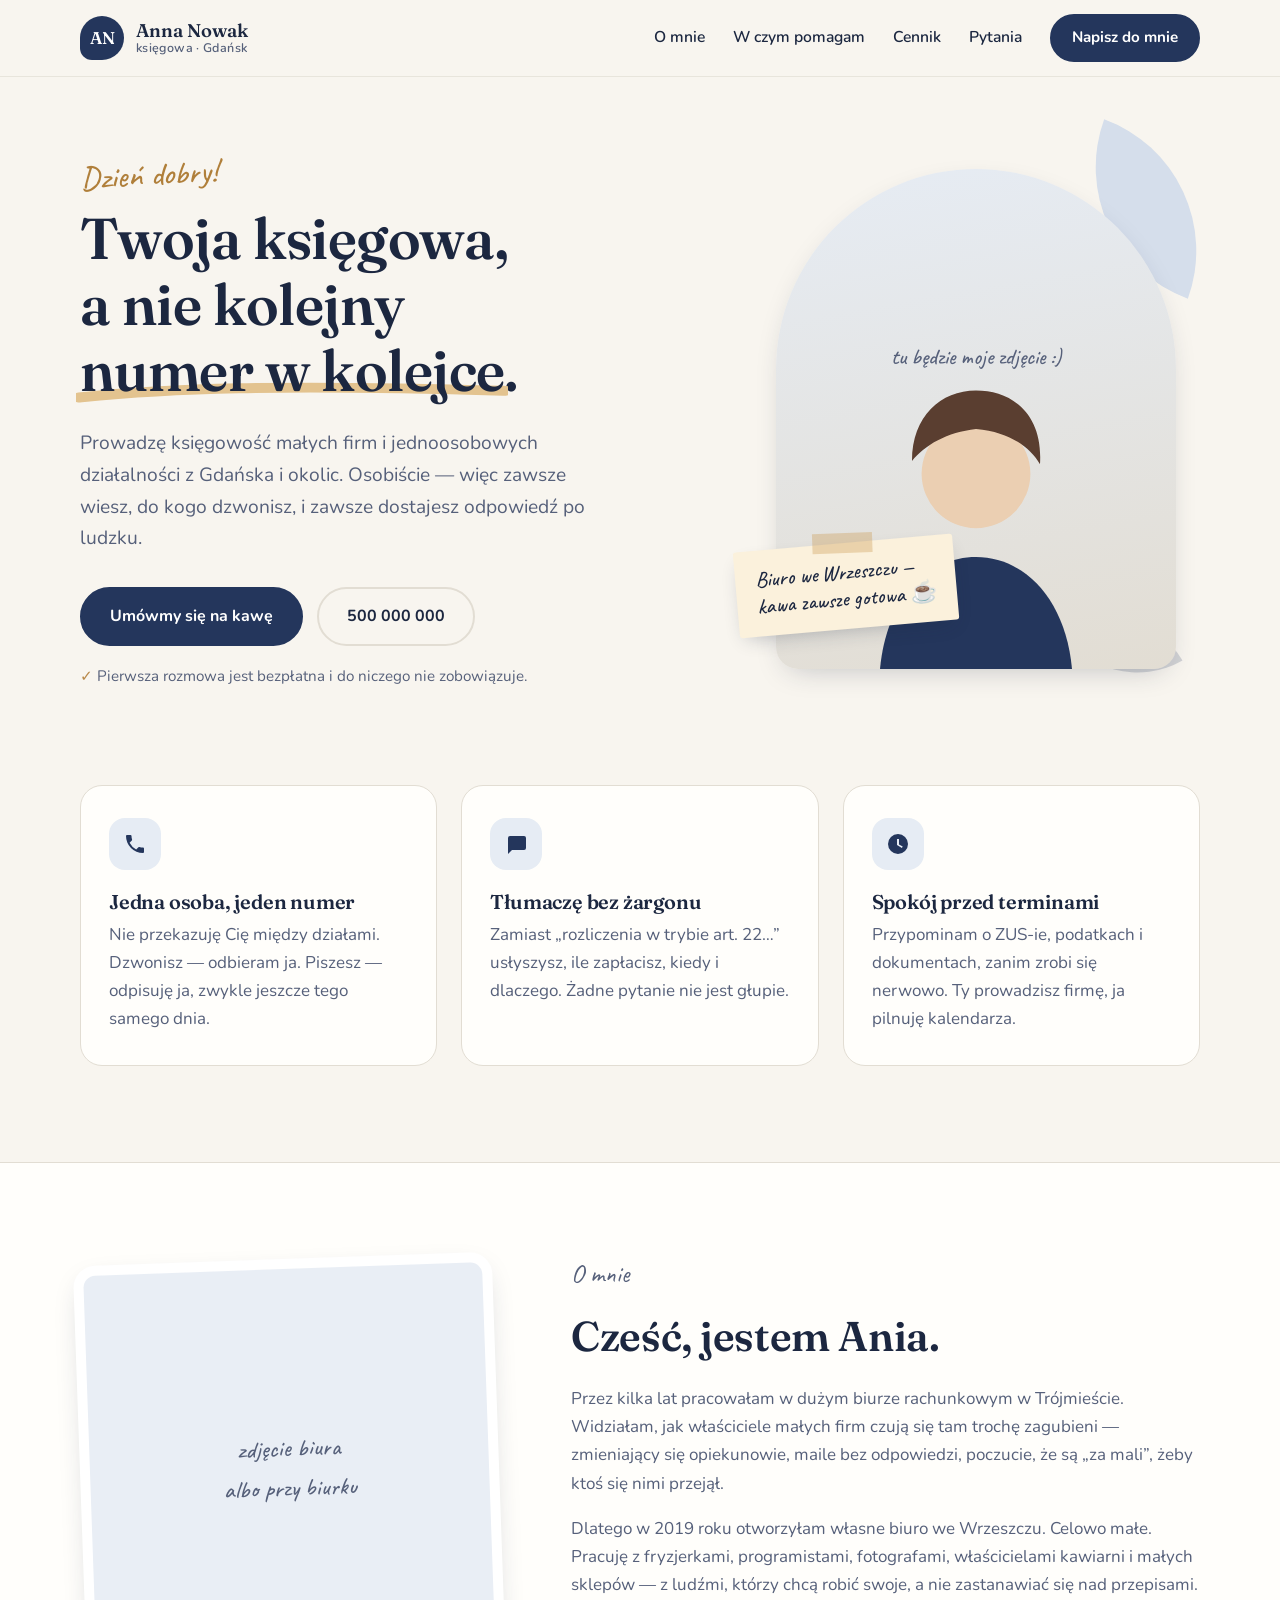
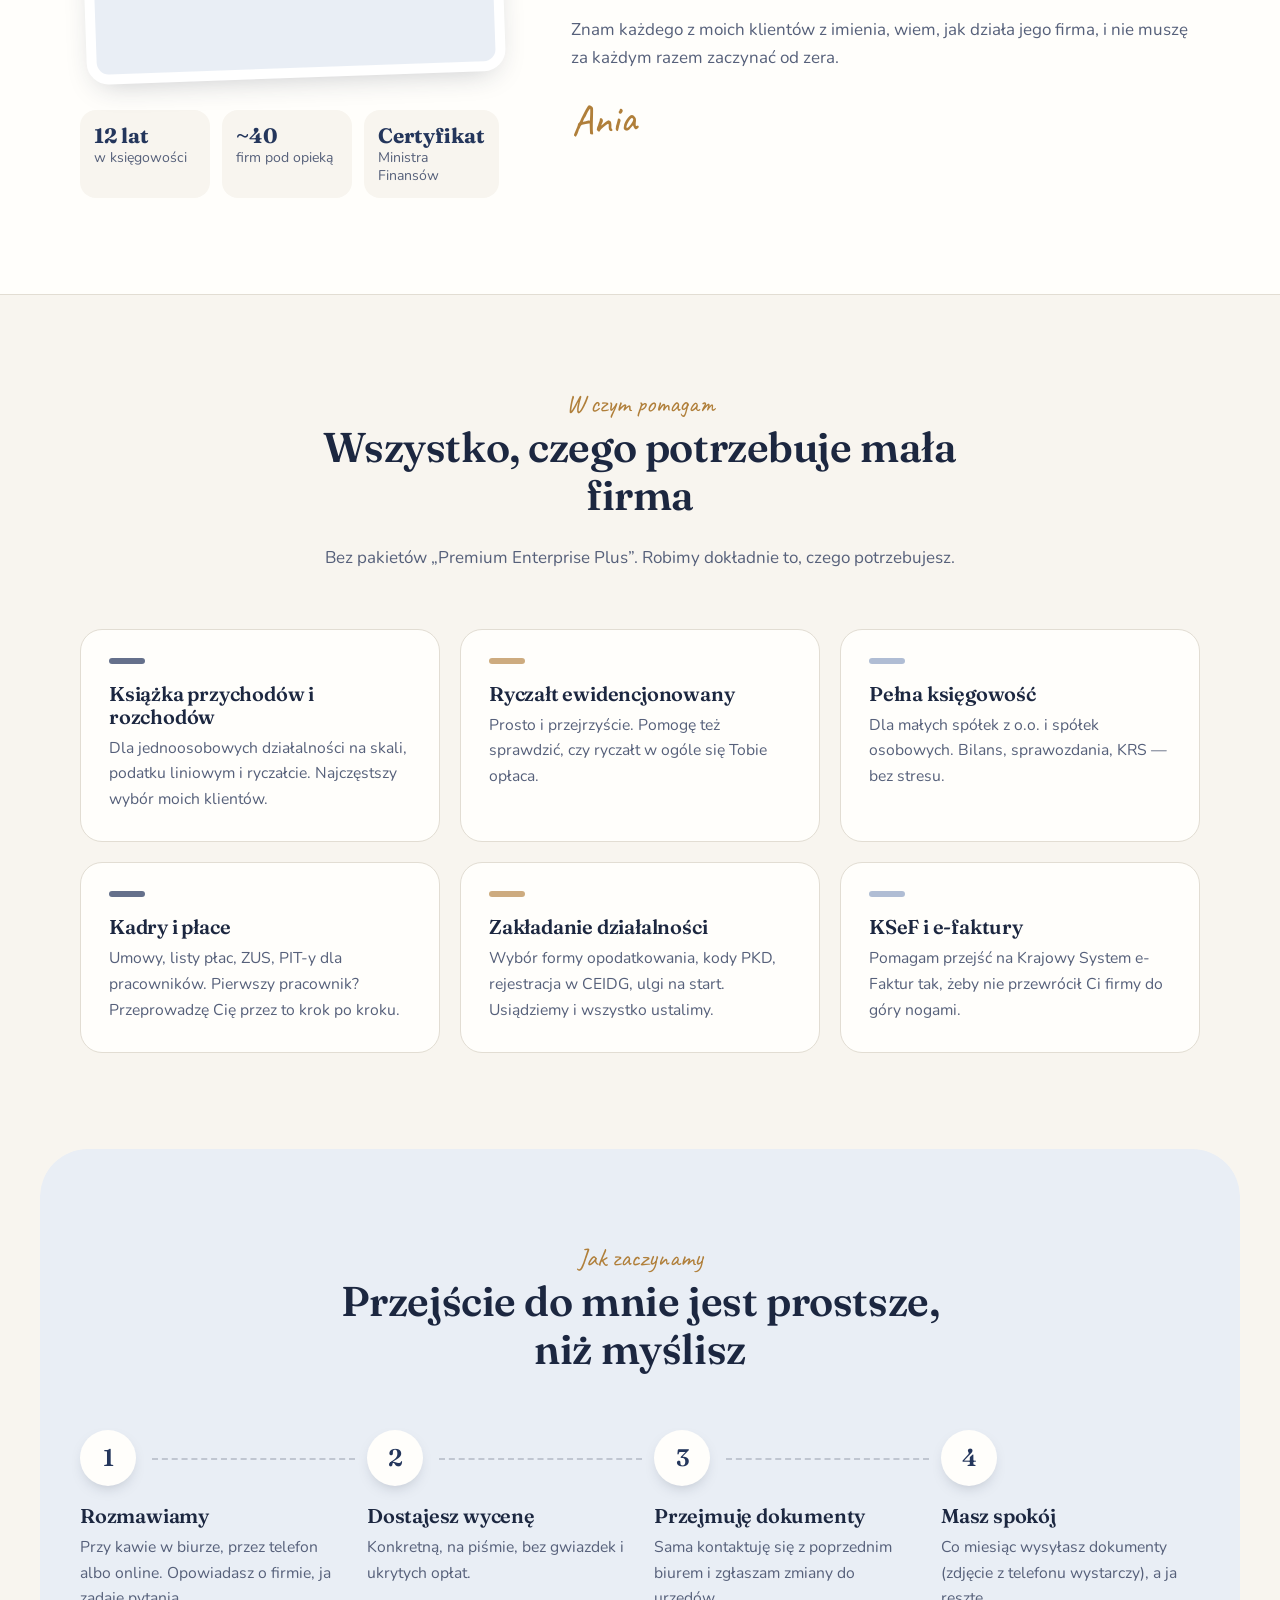
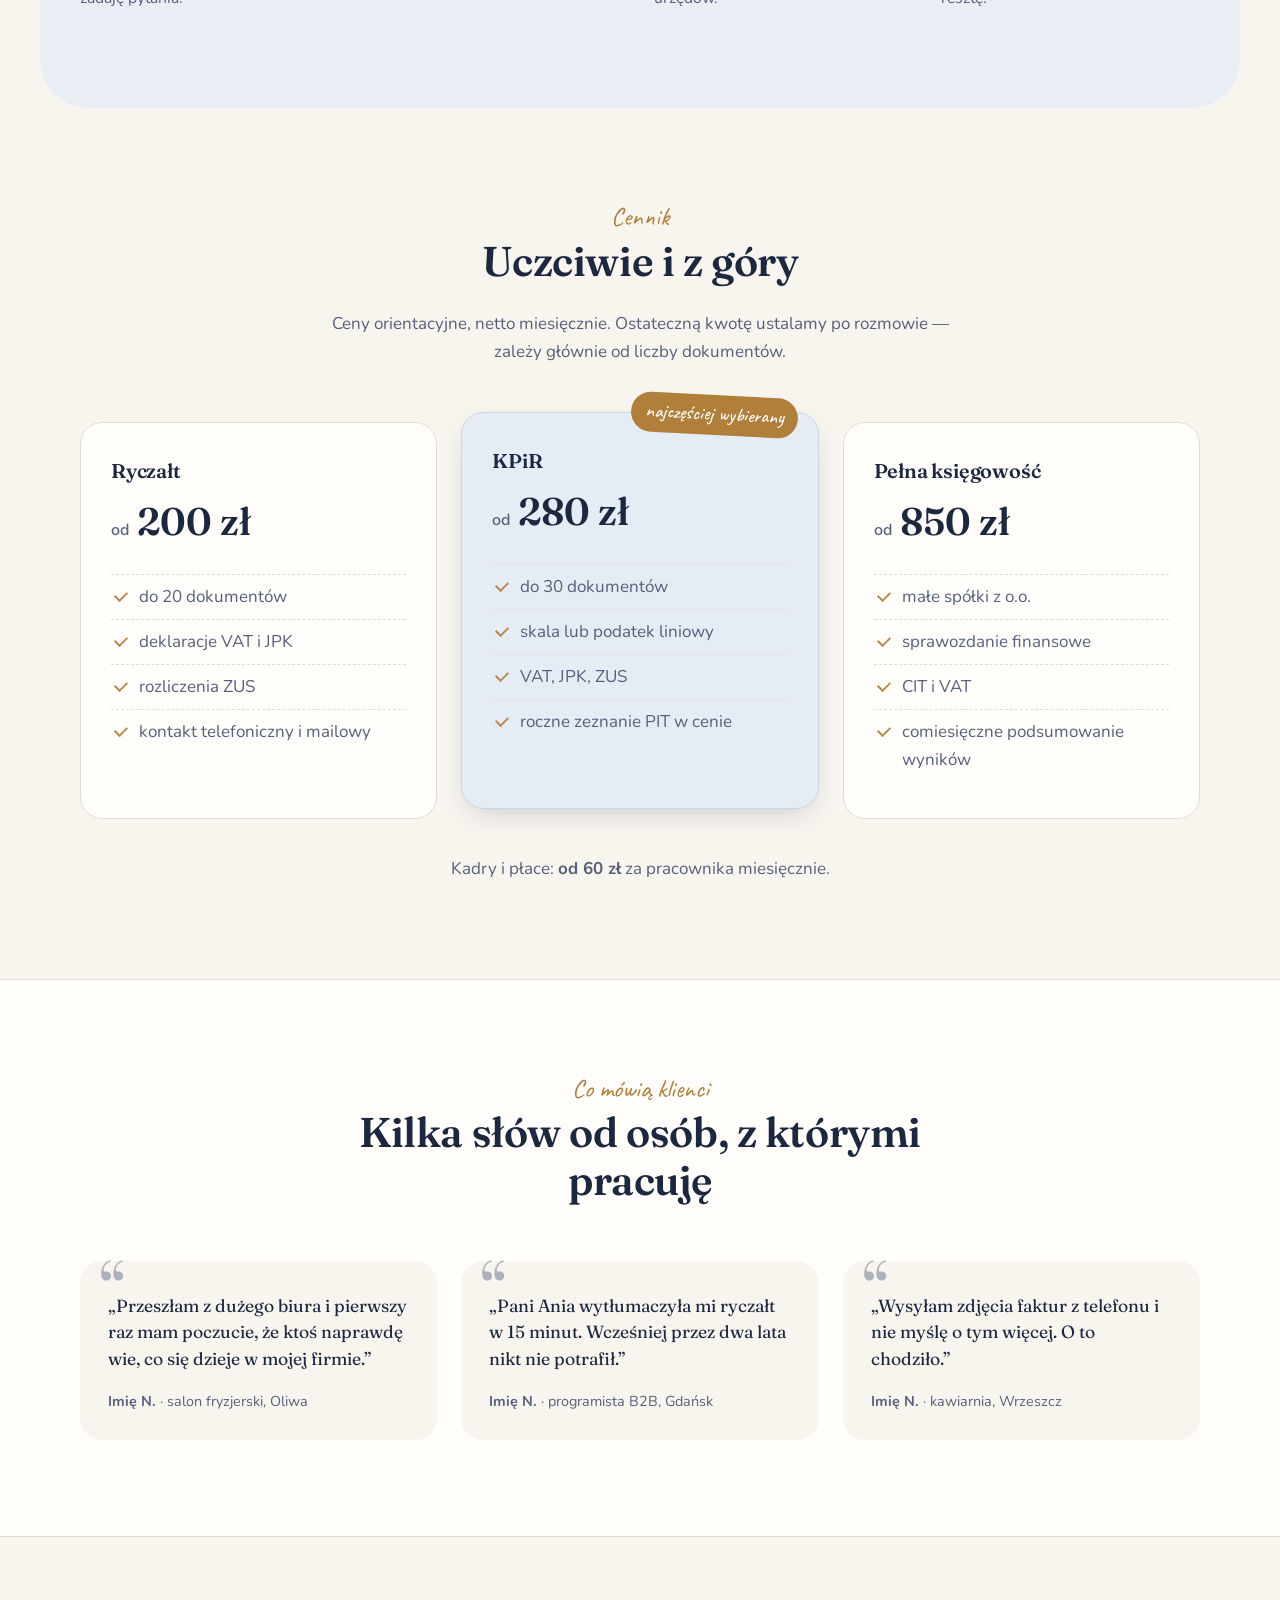
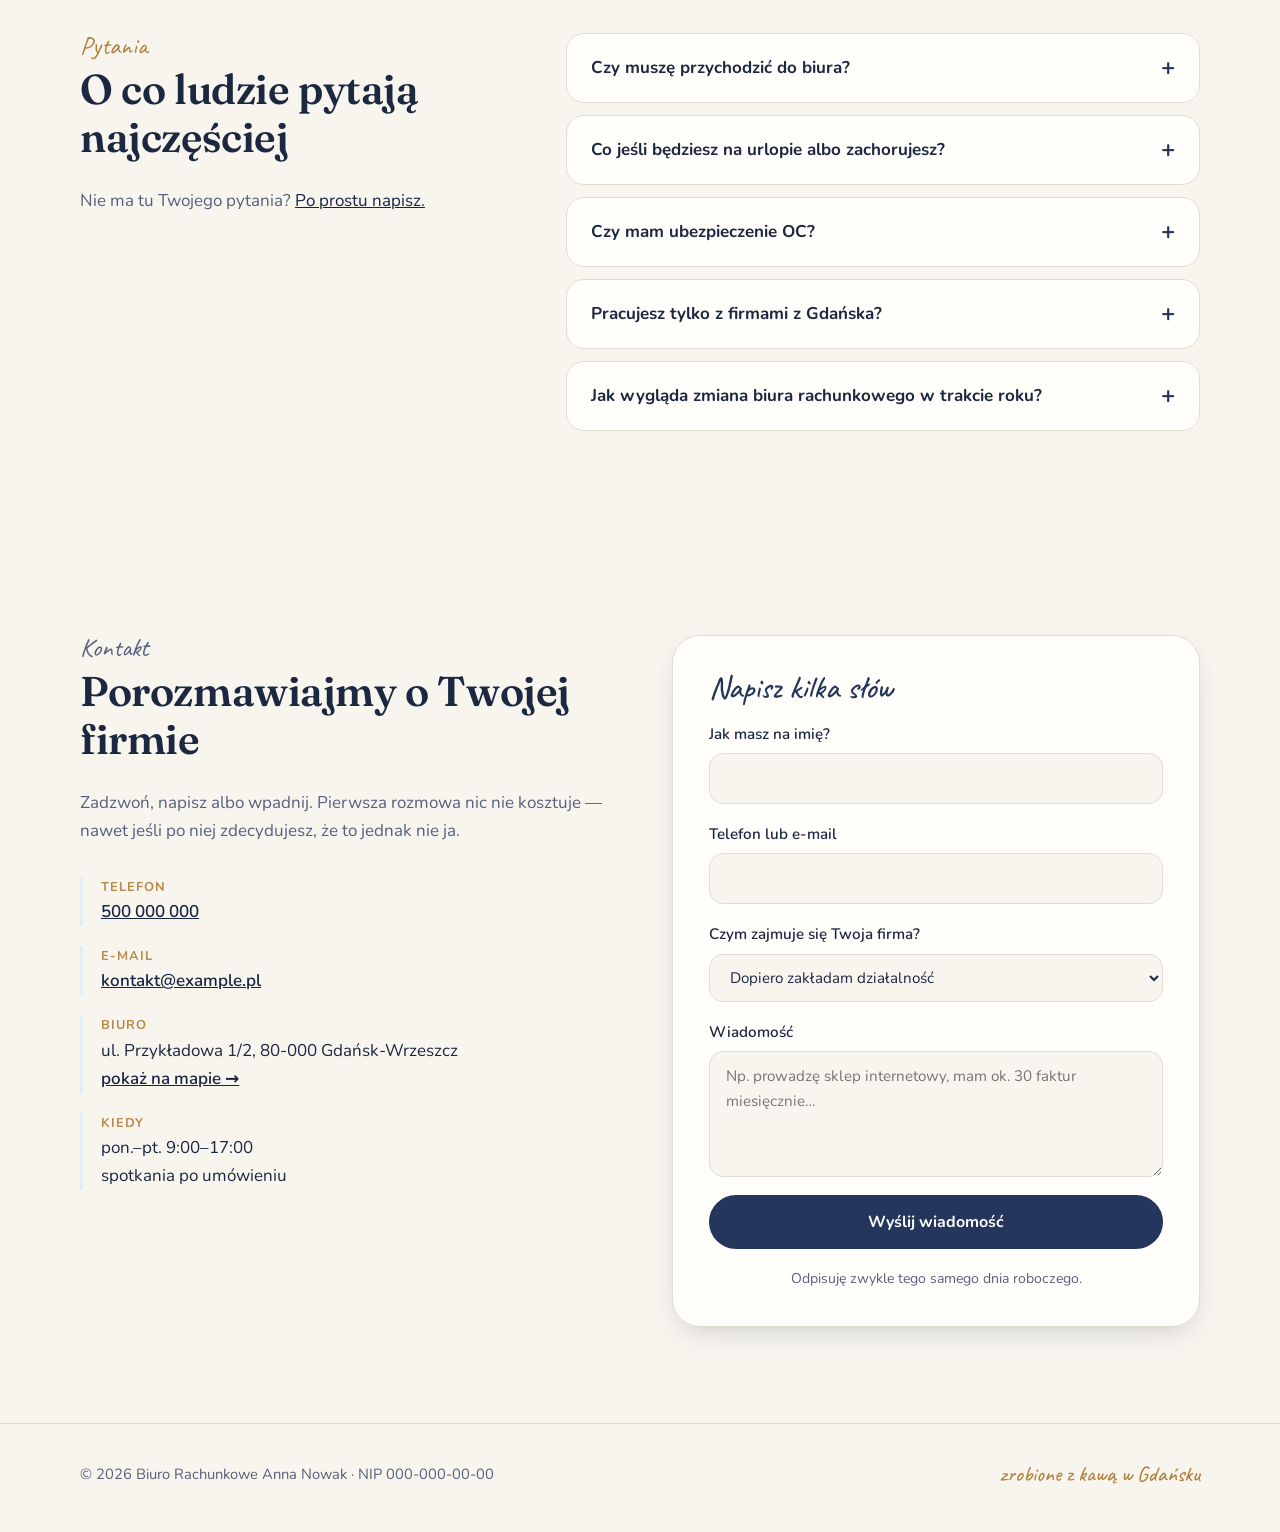
==== index-navy.html @ 8cbbd79c "Pierwsza wersja strony księgowej (terakota + granat) Co-Authored-By: Claude Opus 5.5 <noreply@anthro" ====
﻿<!doctype html>
<html lang="pl">
<head>
  <meta charset="utf-8">
  <meta name="viewport" content="width=device-width, initial-scale=1">
  <!-- Wersja testowa: usuń tę linijkę przed oficjalnym startem -->
  <meta name="robots" content="noindex, nofollow">
  <title>Anna Nowak — księgowa w Gdańsku</title>
  <meta name="description" content="Księgowość dla małych firm i jednoosobowych działalności w Gdańsku. Prowadzę ją osobiście — spokojnie, bez żargonu i bez call center.">
  <link rel="preconnect" href="https://fonts.googleapis.com">
  <link rel="preconnect" href="https://fonts.gstatic.com" crossorigin>
  <link href="https://fonts.googleapis.com/css2?family=Caveat:wght@500;700&family=Fraunces:opsz,wght@9..144,400;9..144,600&family=Nunito:wght@400;600;700&display=swap" rel="stylesheet">
  <link rel="stylesheet" href="style-navy.css">
</head>
<body>

<!-- ============ NAWIGACJA ============ -->
<header class="nav">
  <div class="wrap nav__inner">
    <a href="#" class="logo">
      <span class="logo__mark">AN</span>
      <span class="logo__text">Anna Nowak<small>księgowa · Gdańsk</small></span>
    </a>
    <button class="nav__toggle" aria-label="Menu" aria-expanded="false">
      <span></span><span></span>
    </button>
    <nav class="nav__links">
      <a href="#o-mnie">O mnie</a>
      <a href="#uslugi">W czym pomagam</a>
      <a href="#cennik">Cennik</a>
      <a href="#pytania">Pytania</a>
      <a href="#kontakt" class="btn btn--small">Napisz do mnie</a>
    </nav>
  </div>
</header>

<main>

<!-- ============ HERO ============ -->
<section class="hero">
  <div class="wrap hero__grid">
    <div class="hero__text">
      <p class="hand hero__hello">Dzień dobry!</p>
      <h1>Twoja księgowa, <br>a nie kolejny <span class="underline">numer w kolejce</span>.</h1>
      <p class="lead">
        Prowadzę księgowość małych firm i jednoosobowych działalności z Gdańska i okolic.
        Osobiście — więc zawsze wiesz, do kogo dzwonisz, i zawsze dostajesz odpowiedź po ludzku.
      </p>
      <div class="hero__cta">
        <a href="#kontakt" class="btn">Umówmy się na kawę</a>
        <a href="tel:+48500000000" class="btn btn--ghost">500 000 000</a>
      </div>
      <p class="hero__note">Pierwsza rozmowa jest bezpłatna i do niczego nie zobowiązuje.</p>
    </div>

    <div class="hero__photo">
      <!-- Podmień na prawdziwe zdjęcie: <img src="zdjecie.jpg" alt="Anna Nowak w swoim biurze"> -->
      <div class="portrait">
        <svg viewBox="0 0 200 200" aria-hidden="true" class="portrait__art">
          <circle cx="100" cy="78" r="34" fill="#EBCFB2"/>
          <path d="M60 70c0-28 18-44 40-44s42 14 40 46c-6-10-18-20-40-22-18 2-32 10-40 20z" fill="#5A3E30"/>
          <path d="M40 200c4-44 30-70 60-70s56 26 60 70z" fill="#24365C"/>
        </svg>
        <span class="hand portrait__label">tu będzie moje zdjęcie :)</span>
      </div>
      <div class="sticky">
        <span class="hand">Biuro we Wrzeszczu —<br>kawa zawsze gotowa ☕</span>
      </div>
      <div class="leaf leaf--1" aria-hidden="true"></div>
      <div class="leaf leaf--2" aria-hidden="true"></div>
    </div>
  </div>
</section>

<!-- ============ DLACZEGO JA ============ -->
<section class="why">
  <div class="wrap">
    <div class="why__grid">
      <article class="card">
        <div class="card__icon">
          <svg viewBox="0 0 24 24"><path d="M6.6 10.8a15.1 15.1 0 0 0 6.6 6.6l2.2-2.2a1 1 0 0 1 1-.25 11.4 11.4 0 0 0 3.6.57 1 1 0 0 1 1 1V20a1 1 0 0 1-1 1A17 17 0 0 1 3 4a1 1 0 0 1 1-1h3.5a1 1 0 0 1 1 1c0 1.25.2 2.45.57 3.57a1 1 0 0 1-.25 1z"/></svg>
        </div>
        <h3>Jedna osoba, jeden numer</h3>
        <p>Nie przekazuję Cię między działami. Dzwonisz — odbieram ja. Piszesz — odpisuję ja, zwykle jeszcze tego samego dnia.</p>
      </article>
      <article class="card">
        <div class="card__icon">
          <svg viewBox="0 0 24 24"><path d="M4 4h16a2 2 0 0 1 2 2v10a2 2 0 0 1-2 2H8l-4 4V6a2 2 0 0 1 2-2z"/></svg>
        </div>
        <h3>Tłumaczę bez żargonu</h3>
        <p>Zamiast „rozliczenia w trybie art. 22…” usłyszysz, ile zapłacisz, kiedy i dlaczego. Żadne pytanie nie jest głupie.</p>
      </article>
      <article class="card">
        <div class="card__icon">
          <svg viewBox="0 0 24 24"><path d="M12 2a10 10 0 1 0 0 20 10 10 0 0 0 0-20zm1 5v5.4l3.7 2.2-.8 1.3L11 13V7z"/></svg>
        </div>
        <h3>Spokój przed terminami</h3>
        <p>Przypominam o ZUS-ie, podatkach i dokumentach, zanim zrobi się nerwowo. Ty prowadzisz firmę, ja pilnuję kalendarza.</p>
      </article>
    </div>
  </div>
</section>

<!-- ============ O MNIE ============ -->
<section class="about" id="o-mnie">
  <div class="wrap about__grid">
    <div class="about__side">
      <div class="about__frame">
        <!-- Drugie zdjęcie, np. biurko / biuro: <img src="biuro.jpg" alt="Moje biuro"> -->
        <div class="about__placeholder hand">zdjęcie biura<br>albo przy biurku</div>
      </div>
      <ul class="facts">
        <li><strong>12 lat</strong> w księgowości</li>
        <li><strong>~40</strong> firm pod opieką</li>
        <li><strong>Certyfikat</strong> Ministra Finansów</li>
      </ul>
    </div>
    <div class="about__text">
      <p class="eyebrow">O mnie</p>
      <h2>Cześć, jestem Ania.</h2>
      <p>
        Przez kilka lat pracowałam w dużym biurze rachunkowym w Trójmieście. Widziałam, jak
        właściciele małych firm czują się tam trochę zagubieni — zmieniający się opiekunowie,
        maile bez odpowiedzi, poczucie, że są „za mali”, żeby ktoś się nimi przejął.
      </p>
      <p>
        Dlatego w 2019 roku otworzyłam własne biuro we Wrzeszczu. Celowo małe. Pracuję z
        fryzjerkami, programistami, fotografami, właścicielami kawiarni i małych sklepów —
        z ludźmi, którzy chcą robić swoje, a nie zastanawiać się nad przepisami.
      </p>
      <p>
        Znam każdego z moich klientów z imienia, wiem, jak działa jego firma, i nie muszę
        za każdym razem zaczynać od zera.
      </p>
      <p class="signature hand">Ania</p>
    </div>
  </div>
</section>

<!-- ============ USŁUGI ============ -->
<section class="services" id="uslugi">
  <div class="wrap">
    <div class="section-head">
      <p class="eyebrow">W czym pomagam</p>
      <h2>Wszystko, czego potrzebuje mała firma</h2>
      <p class="section-head__sub">Bez pakietów „Premium Enterprise Plus”. Robimy dokładnie to, czego potrzebujesz.</p>
    </div>

    <div class="services__grid">
      <div class="service">
        <h3>Książka przychodów i rozchodów</h3>
        <p>Dla jednoosobowych działalności na skali, podatku liniowym i ryczałcie. Najczęstszy wybór moich klientów.</p>
      </div>
      <div class="service">
        <h3>Ryczałt ewidencjonowany</h3>
        <p>Prosto i przejrzyście. Pomogę też sprawdzić, czy ryczałt w ogóle się Tobie opłaca.</p>
      </div>
      <div class="service">
        <h3>Pełna księgowość</h3>
        <p>Dla małych spółek z o.o. i spółek osobowych. Bilans, sprawozdania, KRS — bez stresu.</p>
      </div>
      <div class="service">
        <h3>Kadry i płace</h3>
        <p>Umowy, listy płac, ZUS, PIT-y dla pracowników. Pierwszy pracownik? Przeprowadzę Cię przez to krok po kroku.</p>
      </div>
      <div class="service">
        <h3>Zakładanie działalności</h3>
        <p>Wybór formy opodatkowania, kody PKD, rejestracja w CEIDG, ulgi na start. Usiądziemy i wszystko ustalimy.</p>
      </div>
      <div class="service">
        <h3>KSeF i e-faktury</h3>
        <p>Pomagam przejść na Krajowy System e-Faktur tak, żeby nie przewrócił Ci firmy do góry nogami.</p>
      </div>
    </div>
  </div>
</section>

<!-- ============ JAK ZACZYNAMY ============ -->
<section class="steps">
  <div class="wrap">
    <div class="section-head">
      <p class="eyebrow">Jak zaczynamy</p>
      <h2>Przejście do mnie jest prostsze, niż myślisz</h2>
    </div>
    <ol class="steps__list">
      <li>
        <span class="steps__num">1</span>
        <h3>Rozmawiamy</h3>
        <p>Przy kawie w biurze, przez telefon albo online. Opowiadasz o firmie, ja zadaję pytania.</p>
      </li>
      <li>
        <span class="steps__num">2</span>
        <h3>Dostajesz wycenę</h3>
        <p>Konkretną, na piśmie, bez gwiazdek i ukrytych opłat.</p>
      </li>
      <li>
        <span class="steps__num">3</span>
        <h3>Przejmuję dokumenty</h3>
        <p>Sama kontaktuję się z poprzednim biurem i zgłaszam zmiany do urzędów.</p>
      </li>
      <li>
        <span class="steps__num">4</span>
        <h3>Masz spokój</h3>
        <p>Co miesiąc wysyłasz dokumenty (zdjęcie z telefonu wystarczy), a ja resztę.</p>
      </li>
    </ol>
  </div>
</section>

<!-- ============ CENNIK ============ -->
<section class="pricing" id="cennik">
  <div class="wrap">
    <div class="section-head">
      <p class="eyebrow">Cennik</p>
      <h2>Uczciwie i z góry</h2>
      <p class="section-head__sub">Ceny orientacyjne, netto miesięcznie. Ostateczną kwotę ustalamy po rozmowie — zależy głównie od liczby dokumentów.</p>
    </div>

    <div class="pricing__grid">
      <div class="price">
        <h3>Ryczałt</h3>
        <p class="price__amount"><span>od</span> 200 zł</p>
        <ul>
          <li>do 20 dokumentów</li>
          <li>deklaracje VAT i JPK</li>
          <li>rozliczenia ZUS</li>
          <li>kontakt telefoniczny i mailowy</li>
        </ul>
      </div>
      <div class="price price--featured">
        <span class="price__badge hand">najczęściej wybierany</span>
        <h3>KPiR</h3>
        <p class="price__amount"><span>od</span> 280 zł</p>
        <ul>
          <li>do 30 dokumentów</li>
          <li>skala lub podatek liniowy</li>
          <li>VAT, JPK, ZUS</li>
          <li>roczne zeznanie PIT w cenie</li>
        </ul>
      </div>
      <div class="price">
        <h3>Pełna księgowość</h3>
        <p class="price__amount"><span>od</span> 850 zł</p>
        <ul>
          <li>małe spółki z o.o.</li>
          <li>sprawozdanie finansowe</li>
          <li>CIT i VAT</li>
          <li>comiesięczne podsumowanie wyników</li>
        </ul>
      </div>
    </div>
    <p class="pricing__extra">Kadry i płace: <strong>od 60 zł</strong> za pracownika miesięcznie.</p>
  </div>
</section>

<!-- ============ OPINIE ============ -->
<!-- UWAGA: poniższe opinie są przykładowe — podmień je na prawdziwe opinie klientów (za ich zgodą) albo usuń sekcję. -->
<section class="testimonials">
  <div class="wrap">
    <div class="section-head">
      <p class="eyebrow">Co mówią klienci</p>
      <h2>Kilka słów od osób, z którymi pracuję</h2>
    </div>
    <div class="testimonials__grid">
      <figure class="quote">
        <blockquote>„Przeszłam z dużego biura i pierwszy raz mam poczucie, że ktoś naprawdę wie, co się dzieje w mojej firmie.”</blockquote>
        <figcaption><strong>Imię N.</strong> · salon fryzjerski, Oliwa</figcaption>
      </figure>
      <figure class="quote">
        <blockquote>„Pani Ania wytłumaczyła mi ryczałt w 15 minut. Wcześniej przez dwa lata nikt nie potrafił.”</blockquote>
        <figcaption><strong>Imię N.</strong> · programista B2B, Gdańsk</figcaption>
      </figure>
      <figure class="quote">
        <blockquote>„Wysyłam zdjęcia faktur z telefonu i nie myślę o tym więcej. O to chodziło.”</blockquote>
        <figcaption><strong>Imię N.</strong> · kawiarnia, Wrzeszcz</figcaption>
      </figure>
    </div>
  </div>
</section>

<!-- ============ FAQ ============ -->
<section class="faq" id="pytania">
  <div class="wrap faq__wrap">
    <div class="section-head section-head--left">
      <p class="eyebrow">Pytania</p>
      <h2>O co ludzie pytają najczęściej</h2>
      <p class="section-head__sub">Nie ma tu Twojego pytania? <a href="#kontakt">Po prostu napisz.</a></p>
    </div>
    <div class="faq__list">
      <details>
        <summary>Czy muszę przychodzić do biura?</summary>
        <p>Nie. Większość klientów przesyła dokumenty mailem lub przez aplikację, a rozmawiamy przez telefon. Ale jeśli wolisz spotkać się osobiście — zapraszam do Wrzeszcza.</p>
      </details>
      <details>
        <summary>Co jeśli będziesz na urlopie albo zachorujesz?</summary>
        <p>Terminy mam zaplanowane z wyprzedzeniem, a na wypadek dłuższej nieobecności współpracuję z zaufaną księgową, która zna moje procedury. Zawsze wiesz o tym z góry.</p>
      </details>
      <details>
        <summary>Czy mam ubezpieczenie OC?</summary>
        <p>Tak, mam obowiązkowe ubezpieczenie OC biura rachunkowego. Jeśli popełnię błąd — odpowiadam za niego ja, nie Ty.</p>
      </details>
      <details>
        <summary>Pracujesz tylko z firmami z Gdańska?</summary>
        <p>Najwięcej moich klientów jest z Trójmiasta, ale dzięki pracy zdalnej prowadzę też firmy z całej Polski.</p>
      </details>
      <details>
        <summary>Jak wygląda zmiana biura rachunkowego w trakcie roku?</summary>
        <p>To prostsze, niż się wydaje. Zwykle wystarczy wypowiedzieć umowę obecnemu biuru, a resztą — przejęciem dokumentów i zgłoszeniami — zajmę się ja.</p>
      </details>
    </div>
  </div>
</section>

<!-- ============ KONTAKT ============ -->
<section class="contact" id="kontakt">
  <div class="wrap contact__grid">
    <div class="contact__info">
      <p class="eyebrow">Kontakt</p>
      <h2>Porozmawiajmy o Twojej firmie</h2>
      <p>Zadzwoń, napisz albo wpadnij. Pierwsza rozmowa nic nie kosztuje — nawet jeśli po niej zdecydujesz, że to jednak nie ja.</p>

      <ul class="contact__list">
        <li>
          <span class="contact__label">Telefon</span>
          <a href="tel:+48500000000">500 000 000</a>
        </li>
        <li>
          <span class="contact__label">E-mail</span>
          <a href="mailto:kontakt@example.pl">kontakt@example.pl</a>
        </li>
        <li>
          <span class="contact__label">Biuro</span>
          ul. Przykładowa 1/2, 80-000 Gdańsk-Wrzeszcz<br>
          <a href="https://maps.google.com/?q=Gdańsk+Wrzeszcz" target="_blank" rel="noopener">pokaż na mapie →</a>
        </li>
        <li>
          <span class="contact__label">Kiedy</span>
          pon.–pt. 9:00–17:00<br>spotkania po umówieniu
        </li>
      </ul>
    </div>

    <form class="contact__form" action="mailto:kontakt@example.pl" method="post" enctype="text/plain">
      <p class="hand contact__form-title">Napisz kilka słów</p>
      <label>
        Jak masz na imię?
        <input type="text" name="imie" required>
      </label>
      <label>
        Telefon lub e-mail
        <input type="text" name="kontakt" required>
      </label>
      <label>
        Czym zajmuje się Twoja firma?
        <select name="forma">
          <option>Dopiero zakładam działalność</option>
          <option>Jednoosobowa działalność</option>
          <option>Spółka</option>
          <option>Jeszcze nie wiem</option>
        </select>
      </label>
      <label>
        Wiadomość
        <textarea name="wiadomosc" rows="4" placeholder="Np. prowadzę sklep internetowy, mam ok. 30 faktur miesięcznie…"></textarea>
      </label>
      <button type="submit" class="btn btn--full">Wyślij wiadomość</button>
      <p class="contact__small">Odpisuję zwykle tego samego dnia roboczego.</p>
    </form>
  </div>
</section>

</main>

<footer class="footer">
  <div class="wrap footer__inner">
    <p>© <span id="year"></span> Biuro Rachunkowe Anna Nowak · NIP 000-000-00-00</p>
    <p class="hand">zrobione z kawą w Gdańsku</p>
  </div>
</footer>

<script>
  document.getElementById('year').textContent = new Date().getFullYear();
  const toggle = document.querySelector('.nav__toggle');
  const links = document.querySelector('.nav__links');
  toggle.addEventListener('click', () => {
    const open = links.classList.toggle('is-open');
    toggle.classList.toggle('is-open', open);
    toggle.setAttribute('aria-expanded', open);
  });
  links.querySelectorAll('a').forEach(a => a.addEventListener('click', () => {
    links.classList.remove('is-open');
    toggle.classList.remove('is-open');
    toggle.setAttribute('aria-expanded', false);
  }));
</script>
</body>
</html>
---- style-navy.css ----
﻿:root {
  --cream: #F8F5EF;
  --paper: #FFFEFB;
  --butter: #E6ECF4;
  --sand: #E2DDD3;
  --ink: #1C2740;
  --ink-soft: #56607A;
  --accent: #24365C;
  --accent-dark: #172441;
  --soft: #B8894A;
  --soft-light: #E9EEF5;
  --warm: #B07F3A;
  --radius: 22px;
  --shadow: 0 10px 30px -12px rgba(28, 39, 64, .28);
  --serif: 'Fraunces', Georgia, serif;
  --sans: 'Nunito', system-ui, sans-serif;
  --hand: 'Caveat', cursive;
}

* { box-sizing: border-box; margin: 0; padding: 0; }

html { scroll-behavior: smooth; scroll-padding-top: 90px; }

body {
  font-family: var(--sans);
  font-size: 17px;
  line-height: 1.65;
  color: var(--ink);
  background: var(--cream);
  -webkit-font-smoothing: antialiased;
}

img { max-width: 100%; display: block; }
a { color: var(--accent-dark); }

.wrap { width: min(1120px, 100% - 40px); margin-inline: auto; }

h1, h2, h3 { font-family: var(--serif); font-weight: 600; line-height: 1.15; letter-spacing: -.01em; }
h1 { font-size: clamp(2.3rem, 5vw, 3.6rem); }
h2 { font-size: clamp(1.8rem, 3.6vw, 2.6rem); margin-bottom: .6em; }
h3 { font-size: 1.25rem; margin-bottom: .4em; }

.hand { font-family: var(--hand); font-weight: 500; }

.eyebrow {
  font-family: var(--hand);
  font-size: 1.6rem;
  color: var(--warm);
  line-height: 1;
  margin-bottom: .3em;
}

section { padding: 96px 0; }

/* ---------- przyciski ---------- */
.btn {
  display: inline-block;
  padding: 14px 28px;
  border-radius: 999px;
  background: var(--accent);
  color: #fff;
  font-weight: 700;
  text-decoration: none;
  border: 2px solid var(--accent);
  transition: transform .2s, background .2s, box-shadow .2s;
  cursor: pointer;
  font-family: inherit;
  font-size: 1rem;
}
.btn:hover { background: var(--accent-dark); border-color: var(--accent-dark); transform: translateY(-2px); box-shadow: var(--shadow); }
.btn--ghost { background: transparent; color: var(--ink); border-color: var(--sand); }
.btn--ghost:hover { background: var(--paper); color: var(--ink); border-color: var(--accent); }
.btn--small { padding: 9px 20px; font-size: .95rem; }
.btn--full { width: 100%; }

/* ---------- nawigacja ---------- */
.nav {
  position: sticky; top: 0; z-index: 50;
  background: rgba(248, 245, 239, .9);
  backdrop-filter: blur(10px);
  border-bottom: 1px solid rgba(226, 221, 211, .7);
}
.nav__inner { display: flex; align-items: center; justify-content: space-between; height: 76px; }

.logo { display: flex; align-items: center; gap: 12px; text-decoration: none; color: var(--ink); }
.logo__mark {
  display: grid; place-items: center;
  width: 44px; height: 44px;
  border-radius: 50% 50% 50% 12px;
  background: var(--accent); color: #fff;
  font-family: var(--serif); font-weight: 600;
}
.logo__text { font-family: var(--serif); font-weight: 600; font-size: 1.15rem; line-height: 1.1; }
.logo__text small { display: block; font-family: var(--sans); font-weight: 600; font-size: .78rem; color: var(--ink-soft); letter-spacing: .03em; }

.nav__links { display: flex; align-items: center; gap: 28px; }
.nav__links a:not(.btn) { color: var(--ink); text-decoration: none; font-weight: 600; font-size: .98rem; position: relative; }
.nav__links a:not(.btn)::after {
  content: ''; position: absolute; left: 0; right: 0; bottom: -4px; height: 2px;
  background: var(--accent); transform: scaleX(0); transition: transform .25s; transform-origin: left;
  border-radius: 2px;
}
.nav__links a:not(.btn):hover::after { transform: scaleX(1); }

.nav__toggle { display: none; background: none; border: 0; width: 40px; height: 40px; cursor: pointer; position: relative; }
.nav__toggle span { position: absolute; left: 8px; right: 8px; height: 2px; background: var(--ink); border-radius: 2px; transition: .25s; }
.nav__toggle span:first-child { top: 15px; }
.nav__toggle span:last-child { top: 23px; }
.nav__toggle.is-open span:first-child { top: 19px; transform: rotate(45deg); }
.nav__toggle.is-open span:last-child { top: 19px; transform: rotate(-45deg); }

/* ---------- hero ---------- */
.hero { padding: 72px 0 96px; overflow: hidden; }
.hero__grid { display: grid; grid-template-columns: 1.15fr .85fr; gap: 64px; align-items: center; }
.hero__hello { font-size: 2rem; color: var(--warm); margin-bottom: 4px; transform: rotate(-3deg); display: inline-block; }
.hero h1 { margin-bottom: 24px; }
.underline { position: relative; white-space: nowrap; z-index: 0; }
.underline::after {
  content: ''; position: absolute; left: -4px; right: -4px; bottom: 2px; height: .38em; z-index: -1;
  background: url("data:image/svg+xml,%3Csvg xmlns='http://www.w3.org/2000/svg' viewBox='0 0 200 20' preserveAspectRatio='none'%3E%3Cpath d='M2 14c40-8 90-12 196-6' stroke='%23E3C38F' stroke-width='9' fill='none' stroke-linecap='round'/%3E%3C/svg%3E") no-repeat center / 100% 100%;
}
.lead { font-size: 1.2rem; color: var(--ink-soft); max-width: 540px; margin-bottom: 32px; }
.hero__cta { display: flex; flex-wrap: wrap; gap: 14px; }
.hero__note { margin-top: 18px; font-size: .95rem; color: var(--ink-soft); }
.hero__note::before { content: '✓ '; color: var(--soft); font-weight: 700; }

.hero__photo { position: relative; justify-self: center; width: 100%; max-width: 400px; }
.portrait {
  position: relative; z-index: 2;
  aspect-ratio: 4 / 5;
  border-radius: 200px 200px var(--radius) var(--radius);
  background: linear-gradient(170deg, var(--butter), var(--sand));
  overflow: hidden;
  box-shadow: var(--shadow);
  display: flex; align-items: flex-end; justify-content: center;
}
.portrait img { width: 100%; height: 100%; object-fit: cover; }
.portrait__art { width: 80%; }
.portrait__label { position: absolute; top: 34%; left: 0; right: 0; text-align: center; font-size: 1.4rem; color: var(--ink-soft); }

.sticky {
  position: absolute; z-index: 3; left: -40px; bottom: 40px;
  background: #FBF1DC;
  padding: 16px 20px;
  font-size: 1.35rem; line-height: 1.2;
  transform: rotate(-5deg);
  box-shadow: 0 8px 20px -8px rgba(28, 39, 64, .3);
  border-radius: 3px;
}
.sticky::before {
  content: ''; position: absolute; top: -10px; left: 50%; width: 60px; height: 20px; margin-left: -30px;
  background: rgba(201, 151, 79, .35); transform: rotate(3deg);
}

.leaf { position: absolute; border-radius: 0 100% 0 100%; background: #D5DEEB; z-index: 1; }
.leaf--1 { width: 140px; height: 140px; top: -30px; right: -40px; transform: rotate(20deg); }
.leaf--2 { width: 90px; height: 90px; bottom: -20px; right: 10px; background: var(--accent); opacity: .18; transform: rotate(-30deg); }

/* ---------- dlaczego ja ---------- */
.why { padding-top: 0; }
.why__grid { display: grid; grid-template-columns: repeat(3, 1fr); gap: 24px; }
.card {
  background: var(--paper);
  padding: 32px 28px;
  border-radius: var(--radius);
  border: 1px solid var(--sand);
  transition: transform .25s, box-shadow .25s;
}
.card:hover { transform: translateY(-4px); box-shadow: var(--shadow); }
.card p { color: var(--ink-soft); }
.card__icon {
  width: 52px; height: 52px; border-radius: 16px;
  background: var(--butter);
  display: grid; place-items: center;
  margin-bottom: 20px;
}
.card__icon svg { width: 24px; height: 24px; fill: var(--accent); }

/* ---------- o mnie ---------- */
.about { background: var(--paper); border-block: 1px solid var(--sand); }
.about__grid { display: grid; grid-template-columns: .8fr 1.2fr; gap: 72px; align-items: center; }
.about__frame {
  aspect-ratio: 1;
  border-radius: var(--radius);
  background: var(--soft-light);
  overflow: hidden;
  transform: rotate(-2deg);
  box-shadow: var(--shadow);
  border: 10px solid #fff;
}
.about__frame img { width: 100%; height: 100%; object-fit: cover; }
.about__placeholder { height: 100%; display: grid; place-items: center; text-align: center; font-size: 1.5rem; color: var(--ink-soft); }
.facts { list-style: none; display: flex; gap: 12px; flex-wrap: wrap; margin-top: 32px; }
.facts li {
  flex: 1 1 100px;
  background: var(--cream);
  border-radius: 16px;
  padding: 12px 14px;
  font-size: .88rem; color: var(--ink-soft); line-height: 1.3;
}
.facts strong { display: block; font-family: var(--serif); font-size: 1.3rem; color: var(--accent); }
.about__text p { margin-bottom: 1em; color: var(--ink-soft); }
.about__text h2 { color: var(--ink); }
.signature { font-size: 2.6rem; color: var(--warm) !important; margin-top: -4px; transform: rotate(-4deg); display: inline-block; }

/* ---------- nagłówki sekcji ---------- */
.section-head { text-align: center; max-width: 640px; margin: 0 auto 56px; }
.section-head--left { text-align: left; margin: 0; }
.section-head__sub { color: var(--ink-soft); }

/* ---------- usługi ---------- */
.services__grid { display: grid; grid-template-columns: repeat(3, 1fr); gap: 20px; }
.service {
  padding: 28px;
  border-radius: var(--radius);
  background: var(--paper);
  border: 1px solid var(--sand);
  position: relative;
}
.service::before {
  content: ''; display: block; width: 36px; height: 6px; border-radius: 6px;
  background: var(--accent); opacity: .7; margin-bottom: 18px;
}
.service:nth-child(3n+2)::before { background: var(--soft); }
.service:nth-child(3n)::before { background: #8FA3C4; }
.service p { color: var(--ink-soft); font-size: .98rem; }

/* ---------- kroki ---------- */
.steps { background: var(--soft-light); border-radius: 48px; width: min(1200px, 100% - 24px); margin-inline: auto; }
.steps__list { list-style: none; display: grid; grid-template-columns: repeat(4, 1fr); gap: 28px; counter-reset: s; }
.steps__list li { position: relative; }
.steps__num {
  display: grid; place-items: center;
  width: 56px; height: 56px; margin-bottom: 18px;
  border-radius: 50%;
  background: var(--paper);
  font-family: var(--serif); font-size: 1.5rem; font-weight: 600; color: var(--accent);
  box-shadow: 0 6px 16px -8px rgba(28, 39, 64, .35);
}
.steps__list li:not(:last-child)::after {
  content: ''; position: absolute; top: 28px; left: 72px; right: -16px;
  border-top: 2px dashed rgba(28, 39, 64, .2);
}
.steps__list p { color: var(--ink-soft); font-size: .98rem; }

/* ---------- cennik ---------- */
.pricing__grid { display: grid; grid-template-columns: repeat(3, 1fr); gap: 24px; align-items: stretch; }
.price {
  background: var(--paper);
  border: 1px solid var(--sand);
  border-radius: var(--radius);
  padding: 36px 30px;
  position: relative;
}
.price--featured { background: var(--butter); border-color: #CBD6E6; transform: translateY(-10px); box-shadow: var(--shadow); }
.price__badge {
  position: absolute; top: -18px; right: 20px;
  background: var(--warm); color: #fff;
  padding: 4px 14px; border-radius: 999px;
  font-size: 1.2rem; transform: rotate(3deg);
}
.price__amount { font-family: var(--serif); font-size: 2.4rem; font-weight: 600; margin: 8px 0 20px; color: var(--ink); }
.price__amount span { font-size: 1rem; color: var(--ink-soft); font-family: var(--sans); font-weight: 600; }
.price ul { list-style: none; }
.price li { padding: 8px 0 8px 28px; position: relative; color: var(--ink-soft); border-top: 1px dashed var(--sand); }
.price li::before { content: ''; position: absolute; left: 4px; top: 16px; width: 10px; height: 6px; border-left: 2px solid var(--soft); border-bottom: 2px solid var(--soft); transform: rotate(-45deg); }
.pricing__extra { text-align: center; margin-top: 36px; color: var(--ink-soft); }

/* ---------- opinie ---------- */
.testimonials { background: var(--paper); border-block: 1px solid var(--sand); }
.testimonials__grid { display: grid; grid-template-columns: repeat(3, 1fr); gap: 24px; }
.quote {
  background: var(--cream);
  border-radius: var(--radius);
  padding: 32px 28px 26px;
  position: relative;
}
.quote::before {
  content: '“'; position: absolute; top: -8px; left: 20px;
  font-family: var(--serif); font-size: 5rem; line-height: 1; color: var(--accent); opacity: .35;
}
.quote blockquote { font-family: var(--serif); font-size: 1.1rem; line-height: 1.5; margin-bottom: 18px; position: relative; }
.quote figcaption { font-size: .9rem; color: var(--ink-soft); }

/* ---------- faq ---------- */
.faq__wrap { display: grid; grid-template-columns: .8fr 1.2fr; gap: 64px; align-items: start; }
.faq__list details {
  background: var(--paper);
  border: 1px solid var(--sand);
  border-radius: 18px;
  margin-bottom: 12px;
  padding: 0 24px;
  transition: background .2s;
}
.faq__list details[open] { background: #fff; }
.faq__list summary {
  cursor: pointer; list-style: none;
  padding: 20px 32px 20px 0;
  font-weight: 700; position: relative;
}
.faq__list summary::-webkit-details-marker { display: none; }
.faq__list summary::after {
  content: '+'; position: absolute; right: 0; top: 50%; transform: translateY(-50%);
  font-size: 1.5rem; color: var(--accent); transition: transform .25s;
}
.faq__list details[open] summary::after { transform: translateY(-50%) rotate(45deg); }
.faq__list details p { padding-bottom: 20px; color: var(--ink-soft); }

/* ---------- kontakt ---------- */
.contact__grid { display: grid; grid-template-columns: 1fr 1fr; gap: 64px; align-items: start; }
.contact__info > p { color: var(--ink-soft); }
.contact__list { list-style: none; margin-top: 32px; display: grid; gap: 20px; }
.contact__list li { padding-left: 18px; border-left: 3px solid var(--butter); }
.contact__label { display: block; font-size: .8rem; font-weight: 700; letter-spacing: .08em; text-transform: uppercase; color: var(--soft); }
.contact__list a { font-weight: 600; }

.contact__form {
  background: var(--paper);
  border: 1px solid var(--sand);
  border-radius: 28px;
  padding: 36px;
  box-shadow: var(--shadow);
  display: grid; gap: 18px;
}
.contact__form-title { font-size: 2rem; color: var(--accent); line-height: 1; }
.contact__form label { display: grid; gap: 6px; font-weight: 600; font-size: .95rem; }
.contact__form input,
.contact__form select,
.contact__form textarea {
  font: inherit; font-weight: 400;
  padding: 12px 16px;
  border-radius: 14px;
  border: 1.5px solid var(--sand);
  background: var(--cream);
  color: var(--ink);
  transition: border-color .2s, background .2s;
}
.contact__form input:focus,
.contact__form select:focus,
.contact__form textarea:focus { outline: none; border-color: var(--accent); background: #fff; }
.contact__form textarea { resize: vertical; }
.contact__small { font-size: .88rem; color: var(--ink-soft); text-align: center; }

/* ---------- stopka ---------- */
.footer { padding: 32px 0 40px; border-top: 1px solid var(--sand); color: var(--ink-soft); font-size: .92rem; }
.footer__inner { display: flex; justify-content: space-between; align-items: center; flex-wrap: wrap; gap: 8px; }
.footer .hand { font-size: 1.35rem; color: var(--warm); }

/* ---------- responsywność ---------- */
@media (max-width: 960px) {
  .hero__grid, .about__grid, .faq__wrap, .contact__grid { grid-template-columns: 1fr; gap: 48px; }
  .hero__photo { max-width: 340px; }
  .why__grid, .services__grid, .pricing__grid, .testimonials__grid { grid-template-columns: 1fr 1fr; }
  .steps__list { grid-template-columns: 1fr 1fr; }
  .steps__list li::after { display: none; }
  .price--featured { transform: none; }
  .about__side { max-width: 420px; }
}

@media (max-width: 760px) {
  body { font-size: 16px; }
  section { padding: 72px 0; }
  .wrap { width: calc(100% - 32px); }
  .nav__toggle { display: block; }
  .nav__links {
    position: absolute; top: 76px; left: 0; right: 0;
    flex-direction: column; gap: 4px; align-items: stretch;
    background: var(--cream);
    padding: 12px 16px 24px;
    border-bottom: 1px solid var(--sand);
    display: none;
  }
  .nav__links.is-open { display: flex; }
  .nav__links a:not(.btn) { padding: 12px 4px; }
  .nav__links .btn { text-align: center; margin-top: 8px; }
  .hero { padding-top: 40px; }
  .sticky { left: -8px; bottom: 24px; font-size: 1.2rem; }
  .leaf--1 { right: -10px; }
  .why__grid, .services__grid, .pricing__grid, .testimonials__grid, .steps__list { grid-template-columns: 1fr; }
  .pricing__grid { gap: 32px; }
  .steps { border-radius: 32px; width: calc(100% - 16px); }
  .contact__form { padding: 26px 20px; }
}
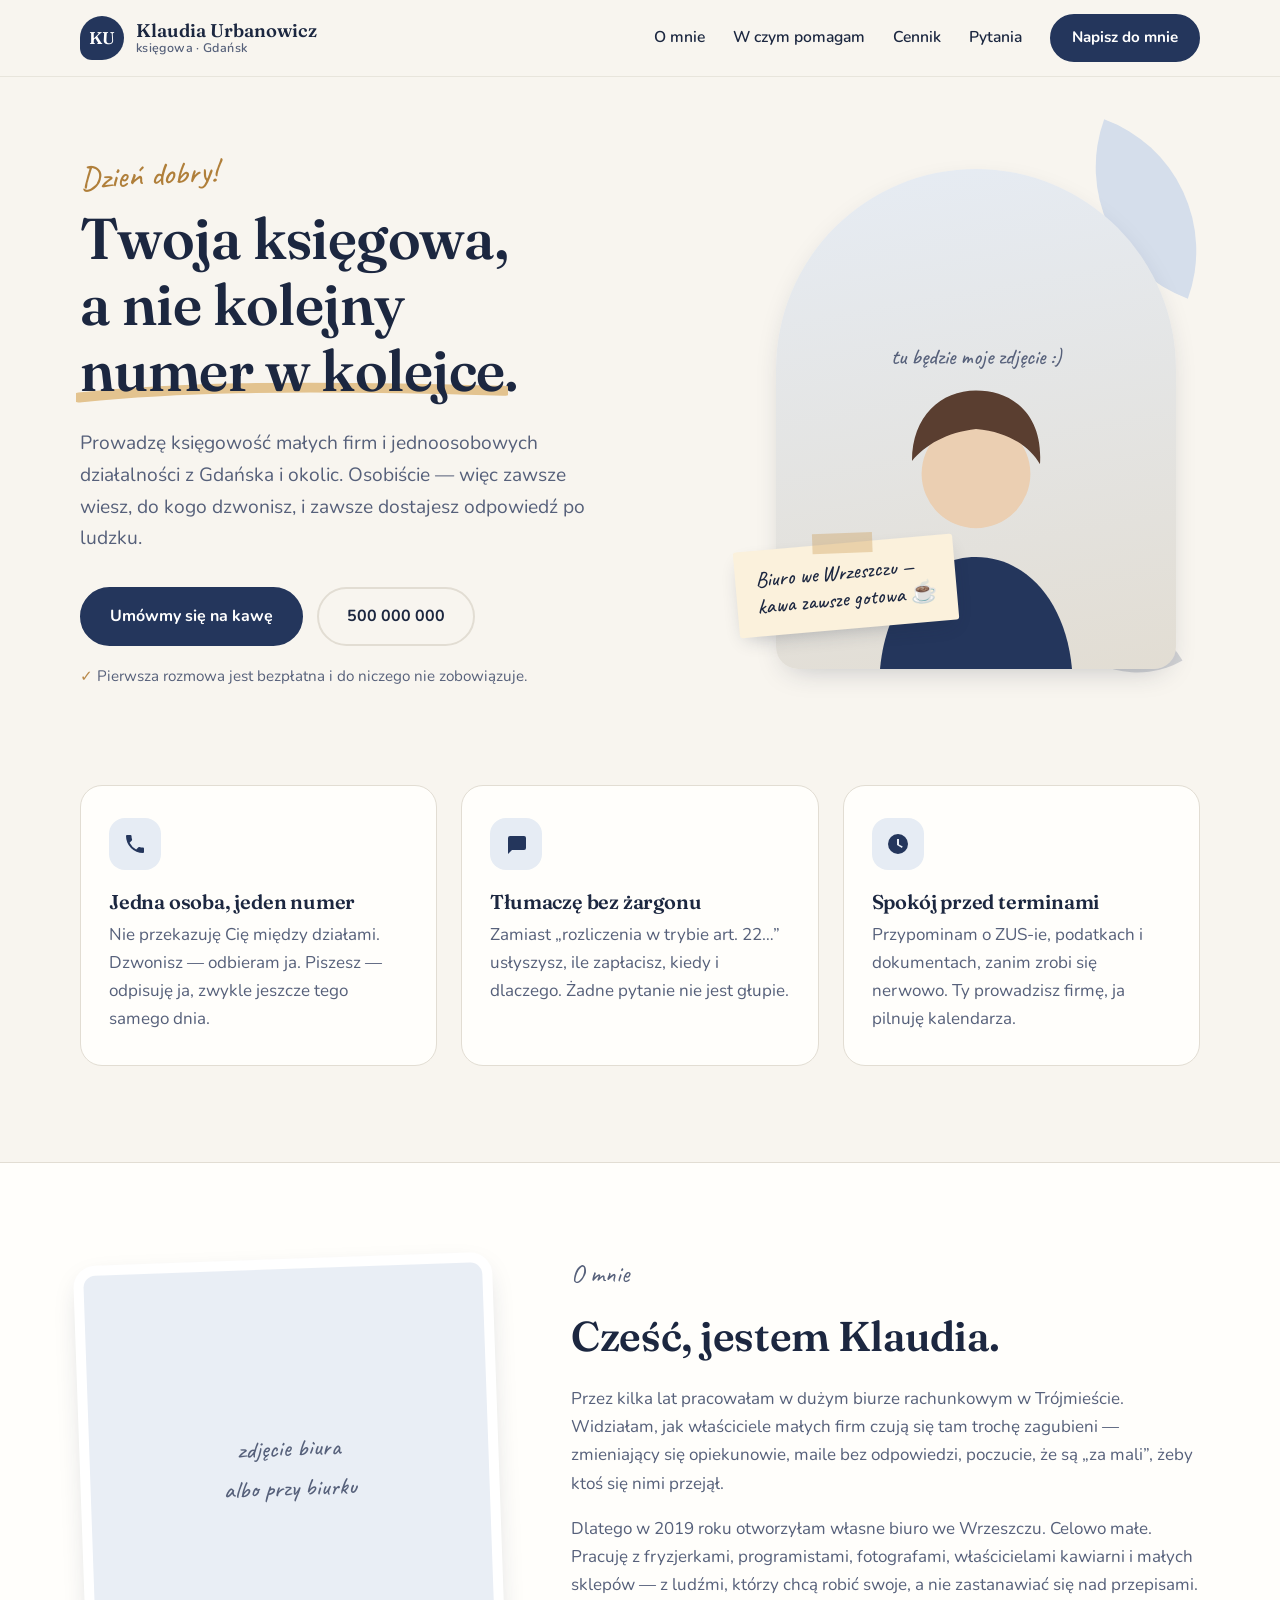
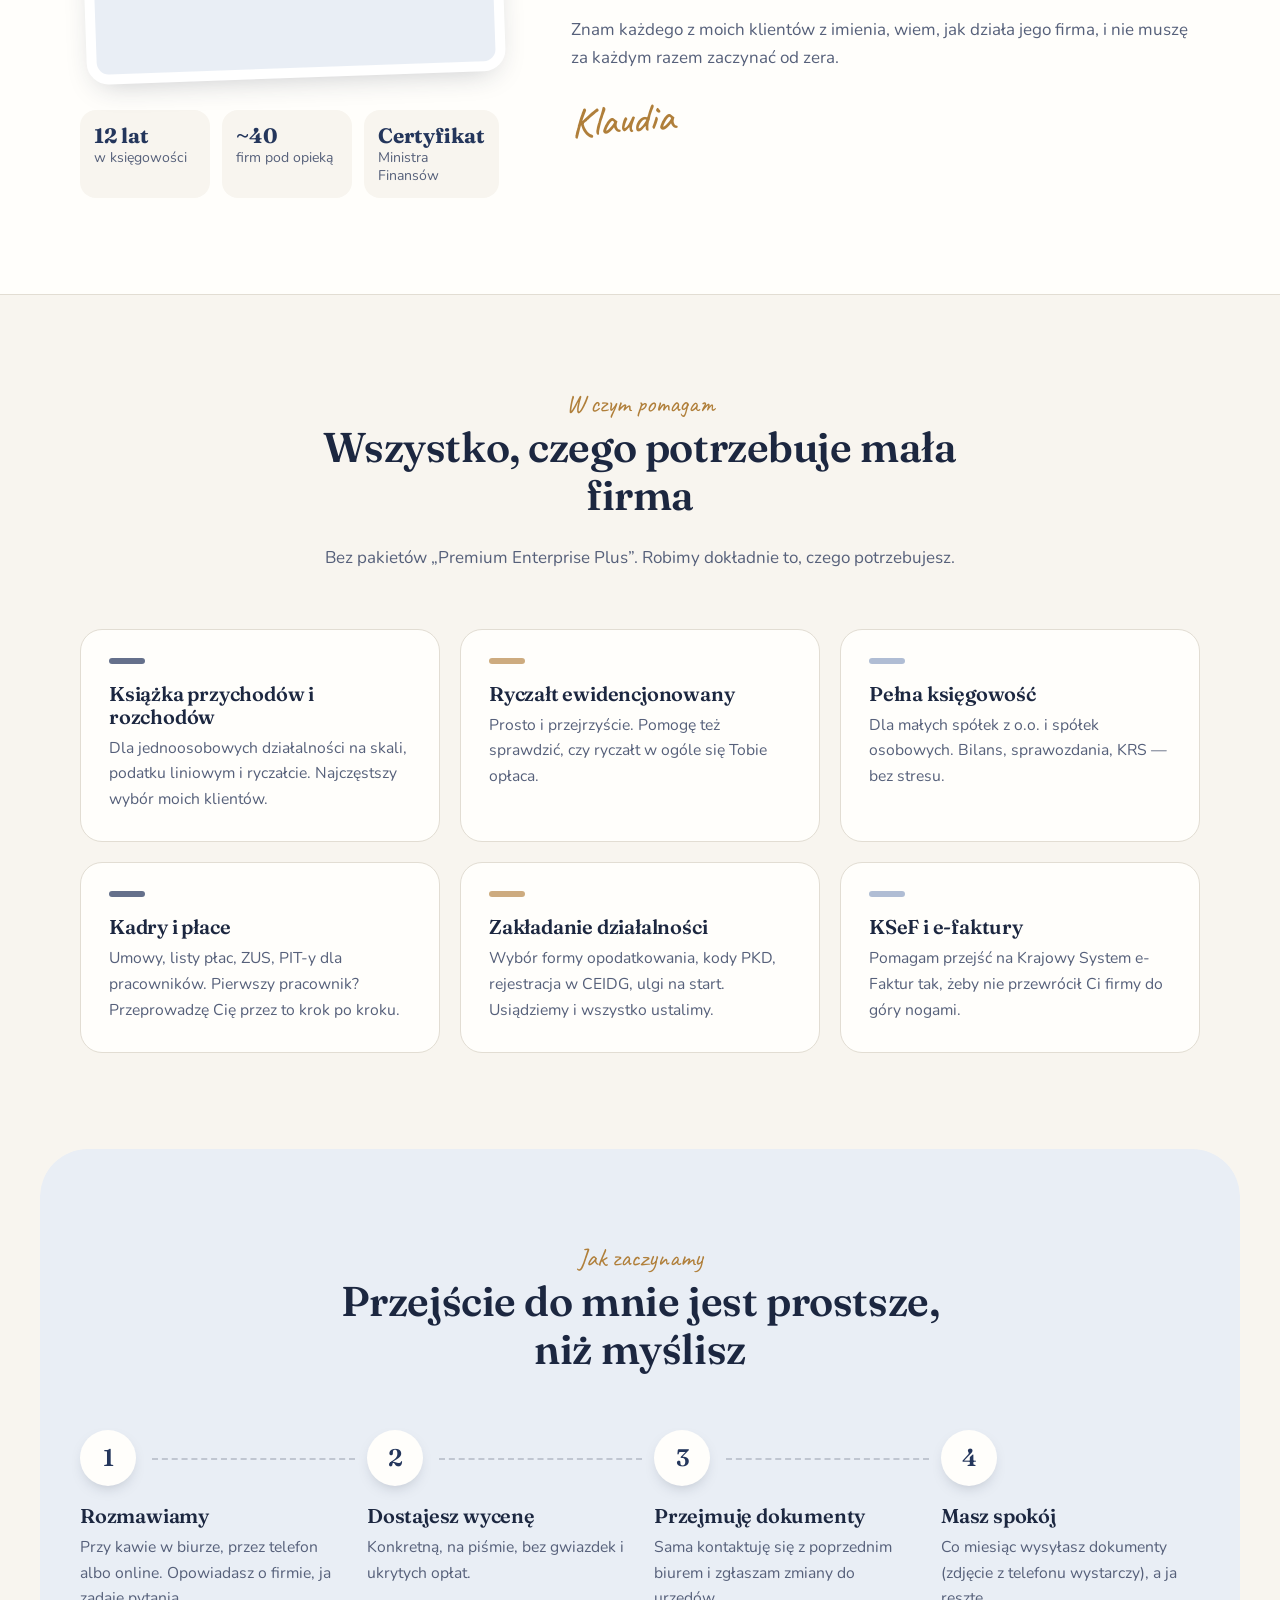
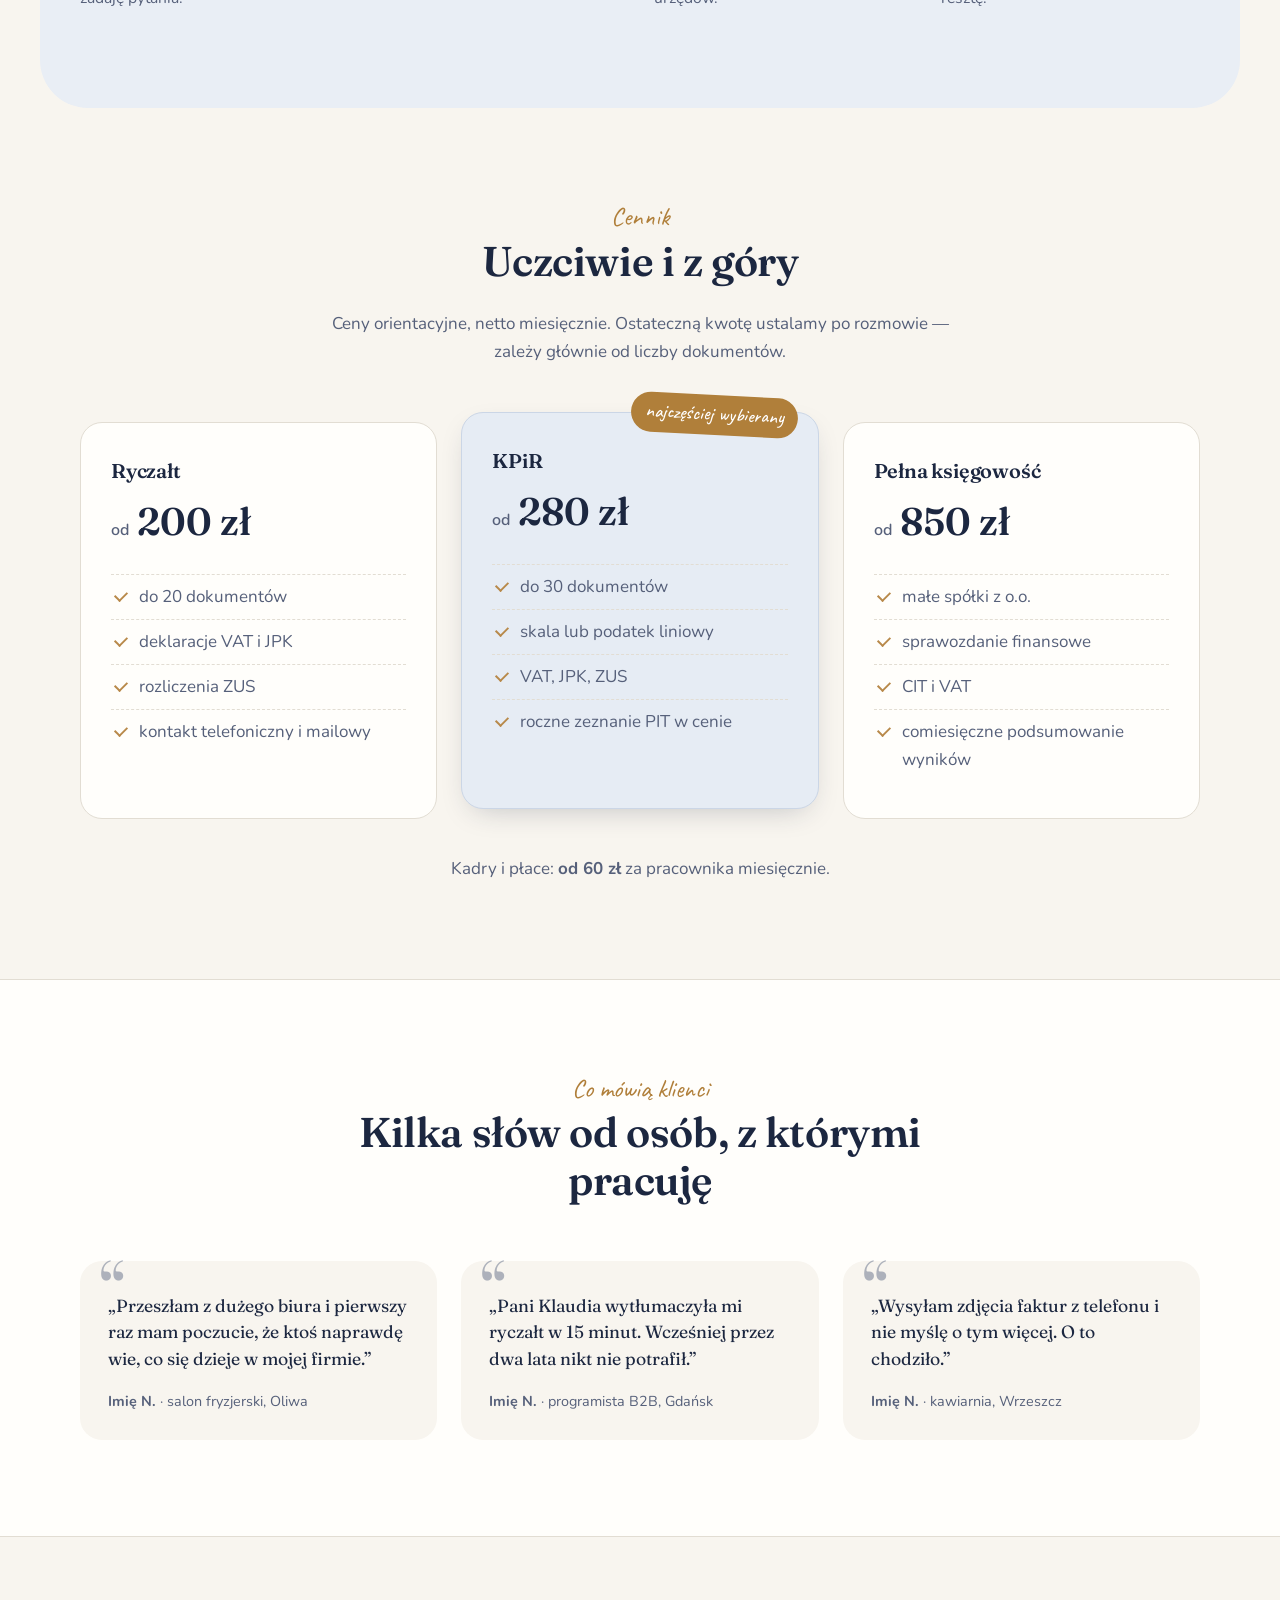
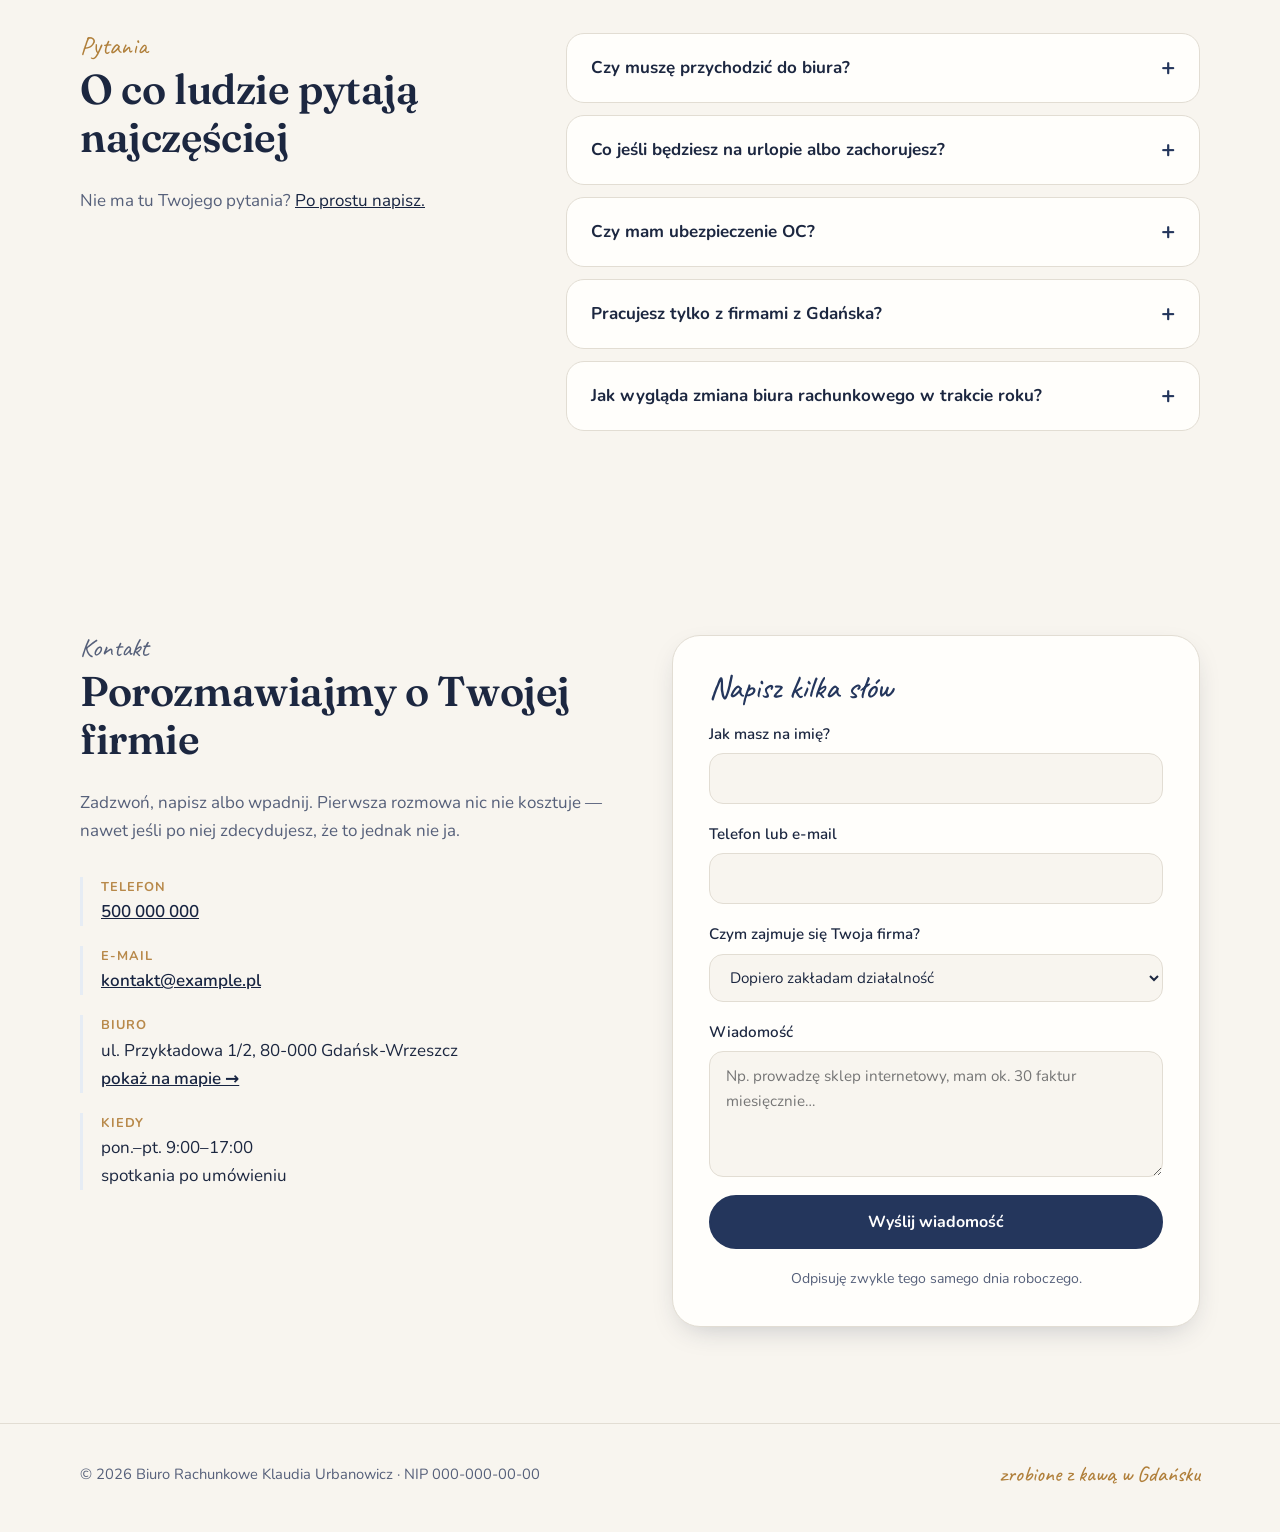
==== commit 96564a29: "Zmiana imienia i nazwiska na Klaudia Urbanowicz Co-Authored-By: Claude Opus 5.5 <noreply@anthropic.c" ====
--- a/index-navy.html
+++ b/index-navy.html
@@ -5,7 +5,7 @@
   <meta name="viewport" content="width=device-width, initial-scale=1">
   <!-- Wersja testowa: usuń tę linijkę przed oficjalnym startem -->
   <meta name="robots" content="noindex, nofollow">
-  <title>Anna Nowak — księgowa w Gdańsku</title>
+  <title>Klaudia Urbanowicz — księgowa w Gdańsku</title>
   <meta name="description" content="Księgowość dla małych firm i jednoosobowych działalności w Gdańsku. Prowadzę ją osobiście — spokojnie, bez żargonu i bez call center.">
   <link rel="preconnect" href="https://fonts.googleapis.com">
   <link rel="preconnect" href="https://fonts.gstatic.com" crossorigin>
@@ -18,8 +18,8 @@
 <header class="nav">
   <div class="wrap nav__inner">
     <a href="#" class="logo">
-      <span class="logo__mark">AN</span>
-      <span class="logo__text">Anna Nowak<small>księgowa · Gdańsk</small></span>
+      <span class="logo__mark">KU</span>
+      <span class="logo__text">Klaudia Urbanowicz<small>księgowa · Gdańsk</small></span>
     </a>
     <button class="nav__toggle" aria-label="Menu" aria-expanded="false">
       <span></span><span></span>
@@ -54,7 +54,7 @@
     </div>
 
     <div class="hero__photo">
-      <!-- Podmień na prawdziwe zdjęcie: <img src="zdjecie.jpg" alt="Anna Nowak w swoim biurze"> -->
+      <!-- Podmień na prawdziwe zdjęcie: <img src="zdjecie.jpg" alt="Klaudia Urbanowicz w swoim biurze"> -->
       <div class="portrait">
         <svg viewBox="0 0 200 200" aria-hidden="true" class="portrait__art">
           <circle cx="100" cy="78" r="34" fill="#EBCFB2"/>
@@ -117,7 +117,7 @@
     </div>
     <div class="about__text">
       <p class="eyebrow">O mnie</p>
-      <h2>Cześć, jestem Ania.</h2>
+      <h2>Cześć, jestem Klaudia.</h2>
       <p>
         Przez kilka lat pracowałam w dużym biurze rachunkowym w Trójmieście. Widziałam, jak
         właściciele małych firm czują się tam trochę zagubieni — zmieniający się opiekunowie,
@@ -132,7 +132,7 @@
         Znam każdego z moich klientów z imienia, wiem, jak działa jego firma, i nie muszę
         za każdym razem zaczynać od zera.
       </p>
-      <p class="signature hand">Ania</p>
+      <p class="signature hand">Klaudia</p>
     </div>
   </div>
 </section>
@@ -267,7 +267,7 @@
         <figcaption><strong>Imię N.</strong> · salon fryzjerski, Oliwa</figcaption>
       </figure>
       <figure class="quote">
-        <blockquote>„Pani Ania wytłumaczyła mi ryczałt w 15 minut. Wcześniej przez dwa lata nikt nie potrafił.”</blockquote>
+        <blockquote>„Pani Klaudia wytłumaczyła mi ryczałt w 15 minut. Wcześniej przez dwa lata nikt nie potrafił.”</blockquote>
         <figcaption><strong>Imię N.</strong> · programista B2B, Gdańsk</figcaption>
       </figure>
       <figure class="quote">
@@ -373,7 +373,7 @@
 
 <footer class="footer">
   <div class="wrap footer__inner">
-    <p>© <span id="year"></span> Biuro Rachunkowe Anna Nowak · NIP 000-000-00-00</p>
+    <p>© <span id="year"></span> Biuro Rachunkowe Klaudia Urbanowicz · NIP 000-000-00-00</p>
     <p class="hand">zrobione z kawą w Gdańsku</p>
   </div>
 </footer>
